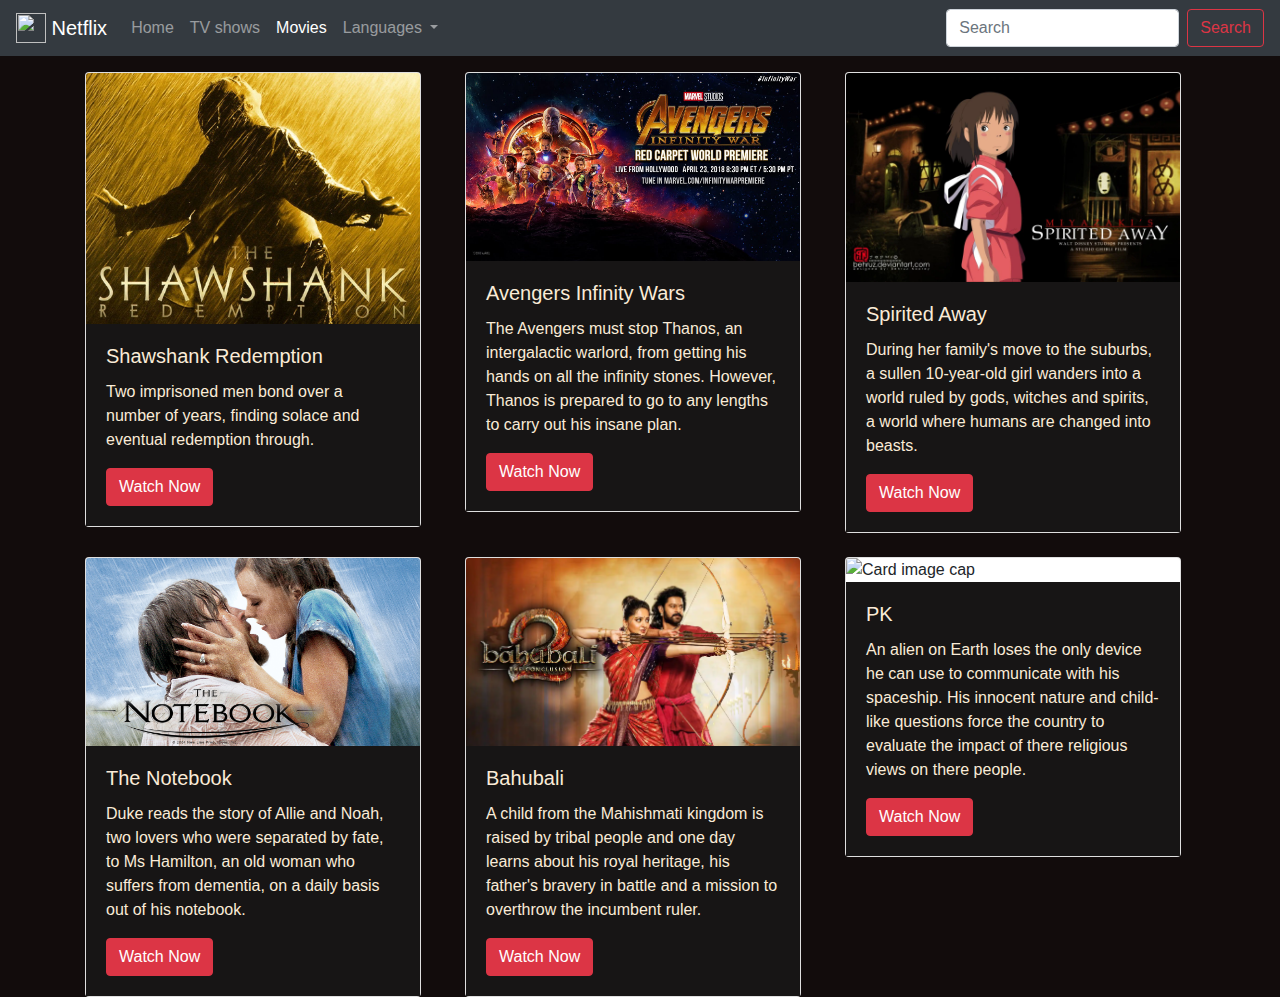
==== mvs.html @ 5f787838 "Add files via upload" ====
<!DOCTYPE html>
<html lang="en">

<head>
    <meta charset="UTF-8">
    <meta name="viewport" content="width=device-width, initial-scale=1.0">
    <title>Document</title>
    <link rel="stylesheet" href="https://cdn.jsdelivr.net/npm/bootstrap@4.0.0/dist/css/bootstrap.min.css"
        integrity="sha384-Gn5384xqQ1aoWXA+058RXPxPg6fy4IWvTNh0E263XmFcJlSAwiGgFAW/dAiS6JXm" crossorigin="anonymous">
    <link rel="stylesheet" type="text/css" href="flexcss.css">
    <link rel="stylesheet" href="css1.css">
</head>

<body>
    <nav class="navbar fixed-top navbar-expand-lg navbar-dark bg-dark">
        <a class="navbar-brand" href="#">
            <img src="..\assets\favicon.ico" width="30" height="30" class="d-inline-block align-top" alt="">
            Netflix
        </a>
        <button class="navbar-toggler" type="button" data-toggle="collapse" data-target="#navbarSupportedContent"
            aria-controls="navbarSupportedContent" aria-expanded="false" aria-label="Toggle navigation">
            <span class="navbar-toggler-icon"></span>
        </button>

        <div class="collapse navbar-collapse" id="navbarSupportedContent">
            <ul class="navbar-nav mr-auto">
                <li class="nav-item">
                    <a class="nav-link" href="index.html">Home <span class="sr-only">(current)</span></a>
                </li>
                <li class="nav-item">
                    <a class="nav-link" href="tvs.html">TV shows</a>
                </li>
                <li class="nav-item active">
                    <a class="nav-link" href="#">Movies</a>
                </li>
                <li class="nav-item dropdown">
                    <a class="nav-link dropdown-toggle" href="#" id="navbarDropdown" role="button"
                        data-toggle="dropdown" aria-haspopup="true" aria-expanded="false">
                        Languages
                    </a>
                    <div class="dropdown-menu" aria-labelledby="navbarDropdown">
                        <a class="dropdown-item" href="#">English</a>
                        <a class="dropdown-item" href="#">Hindi</a>
                        <div class="dropdown-divider"></div>
                        <a class="dropdown-item" href="#">Other</a>
                    </div>
                </li>
            </ul>
            <form class="form-inline my-2 my-lg-0">
                <input class="form-control mr-sm-2" type="search" placeholder="Search" aria-label="Search">
                <button class="btn btn-outline-danger my-2 my-sm-0" type="submit">Search</button>
            </form>
        </div>
    </nav>
    <br>
    <br>
    <br>
    <div class="container">
        <div class="row">
            <div class="col-sm">
                <div class="card" style="width: 21rem;">
                    <img class="card-img-top" src="..\assets\shawshank.jpeg " Card image cap>
                    <div class="card-body">
                        <h5 class="card-title">Shawshank Redemption</h5>
                        <p class="card-text">Two imprisoned men bond over a number of years, finding solace and eventual
                            redemption through.</p>
                        <a href="https://www.imdb.com/title/tt0111161/" class="btn btn-danger">Watch Now</a>
                    </div>
                </div>
            </div>
            <div class="col-sm">
                <div class="card" style="width: 21rem;">
                    <img class="card-img-top" src="..\assets\inf.jpeg" alt="Card image cap">
                    <div class="card-body">
                        <h5 class="card-title">Avengers Infinity Wars</h5>
                        <p class="card-text">The Avengers must stop Thanos, an intergalactic warlord, from getting his
                            hands on all the infinity stones. However, Thanos is prepared to go to any lengths to carry
                            out his insane plan. </p>
                        <a href="https://www.imdb.com/title/tt4154756/" class="btn btn-danger">Watch Now</a>
                    </div>
                </div>
            </div>
            <div class="col-sm">
                <div class="card" style="width: 21rem;">
                    <img class="card-img-top" src="..\assets\sp.jpeg" alt="Card image cap">
                    <div class="card-body">
                        <h5 class="card-title">Spirited Away</h5>
                        <p class="card-text">During her family's move to the suburbs, a sullen 10-year-old girl wanders
                            into a world ruled by gods, witches and spirits, a world where humans are changed into
                            beasts.</p>
                        <a href="https://www.imdb.com/title/tt0245429/" class="btn btn-danger">Watch Now</a>
                    </div>
                </div>
            </div>
        </div>
    </div>
    <br>
    <div class="container">
        <div class="row">
            <div class="col-sm">
                <div class="card" style="width: 21rem;">
                    <img class="card-img-top" src="..\assets\notebook.jpeg " Card image cap>
                    <div class="card-body">
                        <h5 class="card-title">The Notebook</h5>
                        <p class="card-text">Duke reads the story of Allie and Noah, two lovers who were separated by
                            fate, to Ms Hamilton, an old woman who suffers from dementia, on a daily basis out of his
                            notebook.</p>
                        <a href="https://www.imdb.com/title/tt0332280/" class="btn btn-danger">Watch Now</a>
                    </div>
                </div>
            </div>
            <div class="col-sm">
                <div class="card" style="width: 21rem;">
                    <img class="card-img-top" src="..\assets\bahubali.jpeg" alt="Card image cap">
                    <div class="card-body">
                        <h5 class="card-title">Bahubali</h5>
                        <p class="card-text">A child from the Mahishmati kingdom is raised by tribal people and one day
                            learns about his royal heritage, his father's bravery in battle and a mission to overthrow
                            the incumbent ruler.</p>
                        <a href="https://www.imdb.com/title/tt2631186/" class="btn btn-danger">Watch Now</a>
                    </div>
                </div>
            </div>
            <div class="col-sm">
                <div class="card" style="width: 21rem;">
                    <img class="card-img-top" src="..\assets\pk.jpeg" alt="Card image cap">
                    <div class="card-body">
                        <h5 class="card-title">PK</h5>
                        <p class="card-text">An alien on Earth loses the only device he can use to communicate with his
                            spaceship. His innocent nature and child-like questions force the country to evaluate the
                            impact of there religious views on there people.
                        </p>
                        <a href="https://www.imdb.com/title/tt2338151/" class="btn btn-danger">Watch Now</a>
                    </div>
                </div>
            </div>
        </div>
    </div>
    <script src="https://code.jquery.com/jquery-3.2.1.slim.min.js"
        integrity="sha384-KJ3o2DKtIkvYIK3UENzmM7KCkRr/rE9/Qpg6aAZGJwFDMVNA/GpGFF93hXpG5KkN" crossorigin="anonymous">
    </script>
    <script src="https://cdn.jsdelivr.net/npm/popper.js@1.12.9/dist/umd/popper.min.js"
        integrity="sha384-ApNbgh9B+Y1QKtv3Rn7W3mgPxhU9K/ScQsAP7hUibX39j7fakFPskvXusvfa0b4Q" crossorigin="anonymous">
    </script>
    <script src="https://cdn.jsdelivr.net/npm/bootstrap@4.0.0/dist/js/bootstrap.min.js"
        integrity="sha384-JZR6Spejh4U02d8jOt6vLEHfe/JQGiRRSQQxSfFWpi1MquVdAyjUar5+76PVCmYl" crossorigin="anonymous">
    </script>
</body>
---- css1.css ----
body{
    background-color: rgb(18, 12, 12);
}
.card-body{
    background-color: rgb(23, 21, 21);
    color: antiquewhite;
}
.card{
    transition: all 1s;
}
.card:hover{
    transform: scale(1.1);
}
.dropdown-menu,.dropdown-item{
    background-color: rgb(18, 12, 12);
    color: antiquewhite;
}
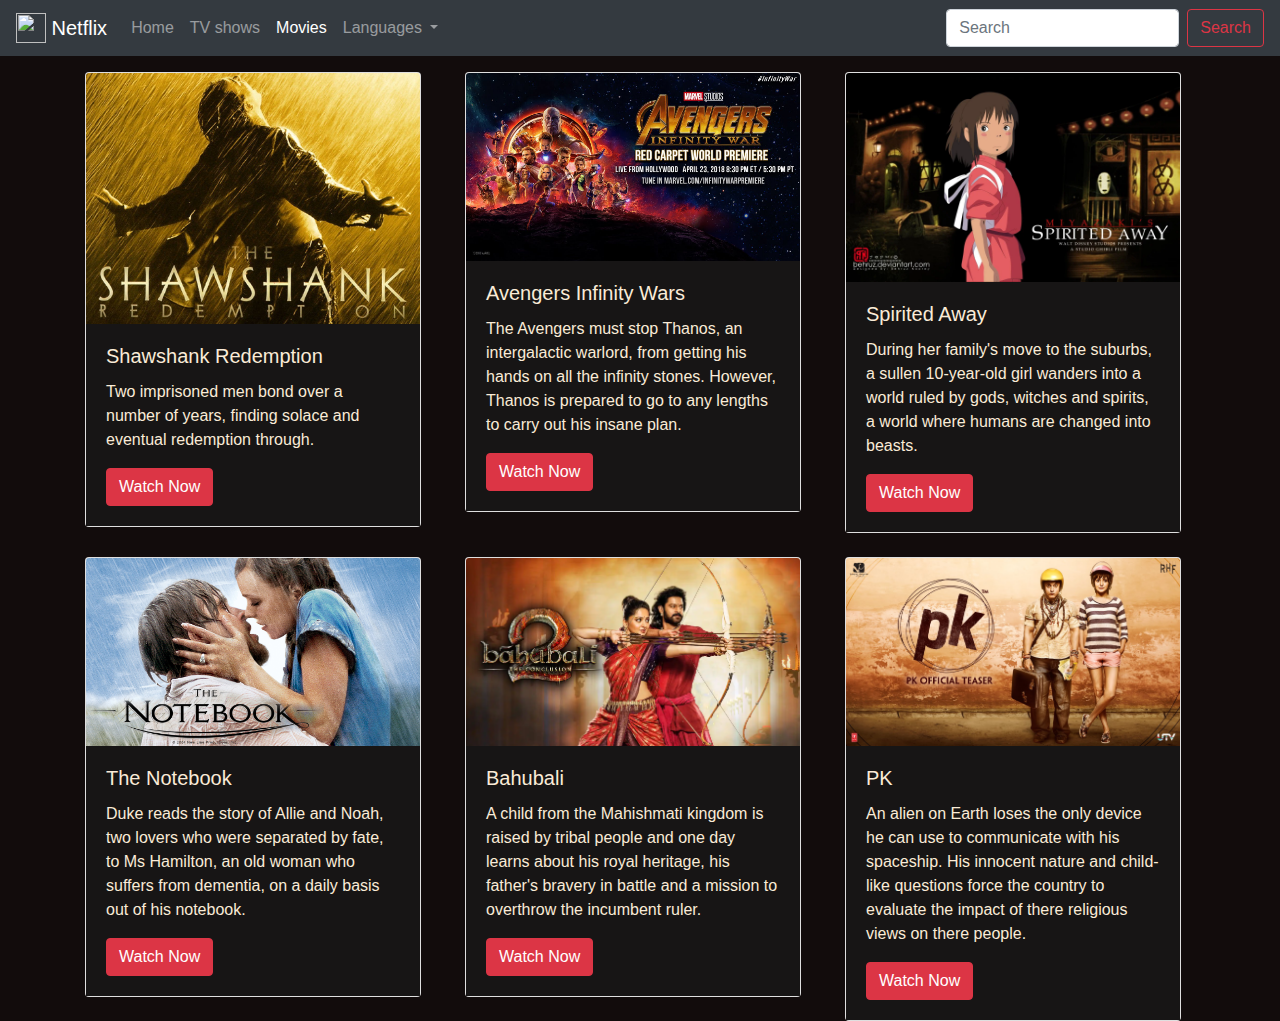
==== commit 504e6b8a: "Update mvs.html" ====
--- a/mvs.html
+++ b/mvs.html
@@ -14,7 +14,7 @@
 <body>
     <nav class="navbar fixed-top navbar-expand-lg navbar-dark bg-dark">
         <a class="navbar-brand" href="#">
-            <img src="..\assets\favicon.ico" width="30" height="30" class="d-inline-block align-top" alt="">
+            <img src="./assets/favicon.ico" width="30" height="30" class="d-inline-block align-top" alt="">
             Netflix
         </a>
         <button class="navbar-toggler" type="button" data-toggle="collapse" data-target="#navbarSupportedContent"
@@ -59,7 +59,7 @@
         <div class="row">
             <div class="col-sm">
                 <div class="card" style="width: 21rem;">
-                    <img class="card-img-top" src="..\assets\shawshank.jpeg " Card image cap>
+                    <img class="card-img-top" src="./assets/shawshank.jpeg " Card image cap>
                     <div class="card-body">
                         <h5 class="card-title">Shawshank Redemption</h5>
                         <p class="card-text">Two imprisoned men bond over a number of years, finding solace and eventual
@@ -70,7 +70,7 @@
             </div>
             <div class="col-sm">
                 <div class="card" style="width: 21rem;">
-                    <img class="card-img-top" src="..\assets\inf.jpeg" alt="Card image cap">
+                    <img class="card-img-top" src="./assets/inf.jpeg" alt="Card image cap">
                     <div class="card-body">
                         <h5 class="card-title">Avengers Infinity Wars</h5>
                         <p class="card-text">The Avengers must stop Thanos, an intergalactic warlord, from getting his
@@ -82,7 +82,7 @@
             </div>
             <div class="col-sm">
                 <div class="card" style="width: 21rem;">
-                    <img class="card-img-top" src="..\assets\sp.jpeg" alt="Card image cap">
+                    <img class="card-img-top" src="./assets/sp.jpeg" alt="Card image cap">
                     <div class="card-body">
                         <h5 class="card-title">Spirited Away</h5>
                         <p class="card-text">During her family's move to the suburbs, a sullen 10-year-old girl wanders
@@ -99,7 +99,7 @@
         <div class="row">
             <div class="col-sm">
                 <div class="card" style="width: 21rem;">
-                    <img class="card-img-top" src="..\assets\notebook.jpeg " Card image cap>
+                    <img class="card-img-top" src="./assets/notebook.jpeg " Card image cap>
                     <div class="card-body">
                         <h5 class="card-title">The Notebook</h5>
                         <p class="card-text">Duke reads the story of Allie and Noah, two lovers who were separated by
@@ -111,7 +111,7 @@
             </div>
             <div class="col-sm">
                 <div class="card" style="width: 21rem;">
-                    <img class="card-img-top" src="..\assets\bahubali.jpeg" alt="Card image cap">
+                    <img class="card-img-top" src="./assets/bahubali.jpeg" alt="Card image cap">
                     <div class="card-body">
                         <h5 class="card-title">Bahubali</h5>
                         <p class="card-text">A child from the Mahishmati kingdom is raised by tribal people and one day
@@ -123,7 +123,7 @@
             </div>
             <div class="col-sm">
                 <div class="card" style="width: 21rem;">
-                    <img class="card-img-top" src="..\assets\pk.jpeg" alt="Card image cap">
+                    <img class="card-img-top" src="./assets/PK.jpeg" alt="Card image cap">
                     <div class="card-body">
                         <h5 class="card-title">PK</h5>
                         <p class="card-text">An alien on Earth loses the only device he can use to communicate with his
@@ -145,4 +145,4 @@
     <script src="https://cdn.jsdelivr.net/npm/bootstrap@4.0.0/dist/js/bootstrap.min.js"
         integrity="sha384-JZR6Spejh4U02d8jOt6vLEHfe/JQGiRRSQQxSfFWpi1MquVdAyjUar5+76PVCmYl" crossorigin="anonymous">
     </script>
-</body>+</body>
